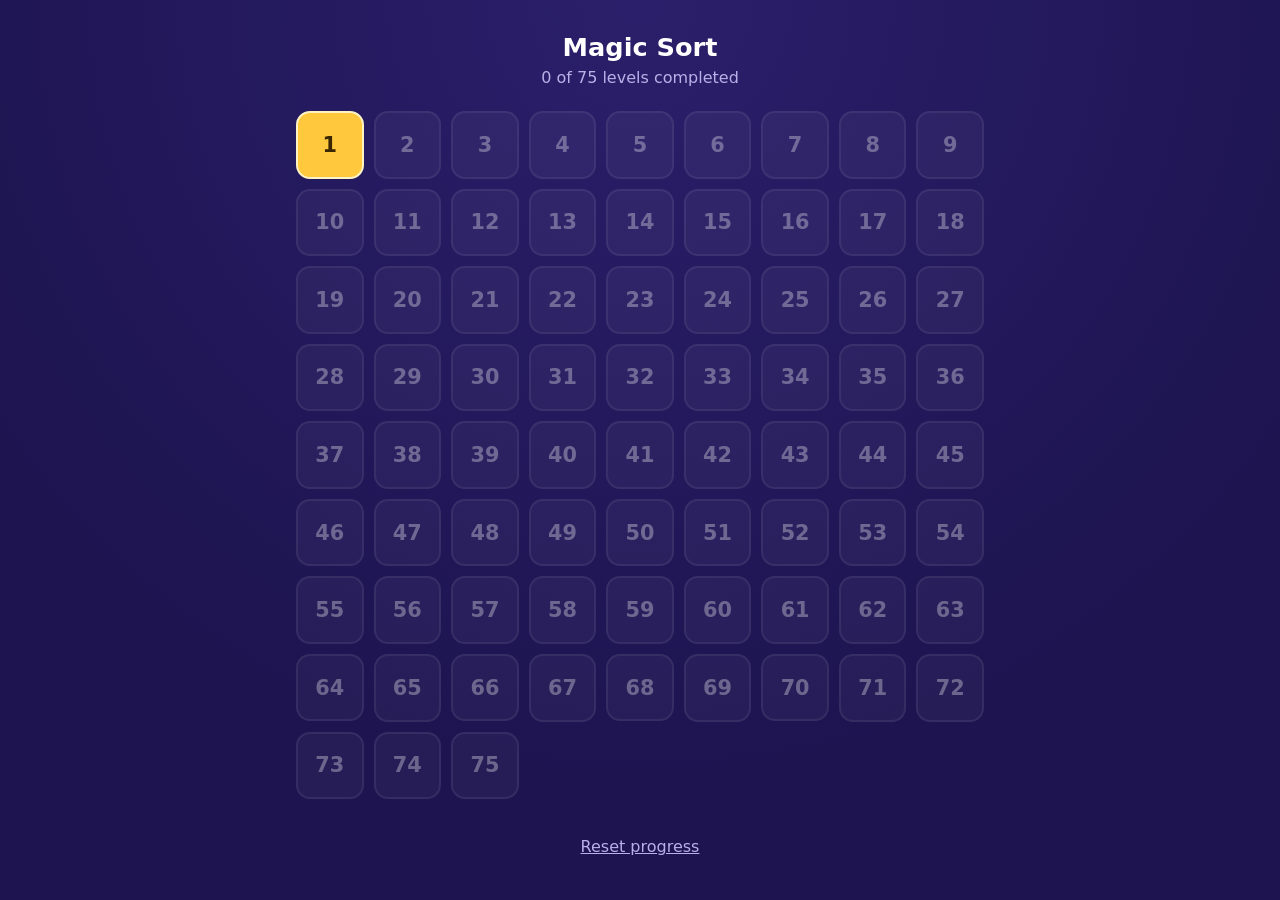
==== index.html @ 0bb6ee72 "Add web version of Magic Sort liquid sorting game Static HTML/CSS/JS, no build step. A level select " ====
<!doctype html>
<html lang="en">
<head>
  <meta charset="utf-8">
  <meta name="viewport" content="width=device-width, initial-scale=1">
  <title>Magic Sort</title>
  <link rel="stylesheet" href="css/style.css">
</head>
<body>
  <main class="page">
    <header class="menu-header">
      <h1>Magic Sort</h1>
      <p id="summary"></p>
    </header>
    <nav class="level-grid" id="levels"></nav>
    <footer class="menu-footer">
      <button class="link-button" id="reset">Reset progress</button>
    </footer>
  </main>

  <script src="js/levels.js"></script>
  <script src="js/progress.js"></script>
  <script>
    (function () {
      'use strict';
      var grid = document.getElementById('levels');

      function render() {
        grid.innerHTML = '';
        var done = 0;
        var currentMarked = false;
        for (var n = 1; n <= LEVELS.length; n++) {
          var tile = document.createElement('a');
          tile.className = 'level-tile';
          tile.textContent = n;
          if (Progress.isCompleted(n)) {
            done++;
            tile.classList.add('done');
            var best = document.createElement('small');
            best.textContent = Progress.bestMoves(n) + ' moves';
            tile.appendChild(best);
          } else if (Progress.isUnlocked(n) && !currentMarked) {
            tile.classList.add('current');
            currentMarked = true;
          } else {
            tile.classList.add('locked');
          }
          if (Progress.isUnlocked(n)) tile.href = 'level.html?level=' + n;
          grid.appendChild(tile);
        }
        document.getElementById('summary').textContent =
          done + ' of ' + LEVELS.length + ' levels completed';
      }

      document.getElementById('reset').addEventListener('click', function () {
        if (confirm('Start over from level 1?')) {
          Progress.reset();
          render();
        }
      });

      render();
    })();
  </script>
</body>
</html>
---- css/style.css ----
:root {
  --bg: #1d1450;
  --bg-2: #2b1f6b;
  --text: #ffffff;
  --muted: #b9b0e8;
  --accent: #ffc83d;
  --glass: rgba(255, 255, 255, 0.12);
  --glass-border: rgba(255, 255, 255, 0.55);
}

* { box-sizing: border-box; }

html, body {
  margin: 0;
  min-height: 100%;
}

body {
  font-family: system-ui, -apple-system, "Segoe UI", Roboto, sans-serif;
  color: var(--text);
  background: radial-gradient(circle at 50% 0%, var(--bg-2), var(--bg) 70%) fixed;
  background-color: var(--bg);
  -webkit-tap-highlight-color: transparent;
  user-select: none;
}

h1 {
  margin: 0;
  font-size: 1.6rem;
}

a { color: inherit; }

button, .button {
  font: inherit;
  font-weight: 600;
  color: var(--text);
  background: var(--glass);
  border: 1px solid rgba(255, 255, 255, 0.25);
  border-radius: 12px;
  padding: 10px 16px;
  cursor: pointer;
  text-decoration: none;
  display: inline-block;
}

button:disabled {
  opacity: 0.4;
  cursor: default;
}

button.primary, .button.primary {
  background: var(--accent);
  color: #3a2600;
  border-color: transparent;
}

.page {
  max-width: 720px;
  margin: 0 auto;
  padding: 16px;
}

/* ---------- Level select ---------- */

.menu-header {
  text-align: center;
  padding: 16px 0 8px;
}

.menu-header p {
  margin: 6px 0 0;
  color: var(--muted);
}

.level-grid {
  display: grid;
  grid-template-columns: repeat(auto-fill, minmax(64px, 1fr));
  gap: 10px;
  margin-top: 16px;
}

.level-tile {
  aspect-ratio: 1;
  display: flex;
  flex-direction: column;
  align-items: center;
  justify-content: center;
  border-radius: 14px;
  font-size: 1.3rem;
  font-weight: 700;
  text-decoration: none;
  background: var(--glass);
  border: 2px solid rgba(255, 255, 255, 0.2);
}

.level-tile small {
  font-size: 0.7rem;
  font-weight: 600;
}

.level-tile.done {
  background: #3f9b4a;
  border-color: #7ee08a;
}

.level-tile.current {
  background: var(--accent);
  color: #3a2600;
  border-color: #fff3c4;
}

.level-tile.locked {
  opacity: 0.35;
  pointer-events: none;
}

.menu-footer {
  text-align: center;
  margin: 28px 0 8px;
}

.link-button {
  background: none;
  border: none;
  color: var(--muted);
  text-decoration: underline;
  font-weight: 400;
}

/* ---------- Game ---------- */

.game-header {
  display: flex;
  align-items: center;
  justify-content: space-between;
  gap: 8px;
}

.game-header h1 { font-size: 1.3rem; }

.moves {
  color: var(--muted);
  min-width: 70px;
  text-align: right;
}

.board {
  --seg: 34px;
  --tube-w: 46px;
  --gap: 12px;
  --per-row: 7;
  display: flex;
  flex-wrap: wrap;
  justify-content: center;
  align-content: center;
  gap: 28px var(--gap);
  max-width: calc(var(--per-row) * (var(--tube-w) + var(--gap)));
  margin: 40px auto 24px;
  min-height: 300px;
}

.tube {
  width: var(--tube-w);
  height: calc(var(--seg) * var(--capacity) + 18px);
  padding: 0 4px 4px;
  border: 2px solid var(--glass-border);
  border-top-color: rgba(255, 255, 255, 0.25);
  border-radius: 6px 6px 22px 22px;
  background: rgba(255, 255, 255, 0.06);
  display: flex;
  flex-direction: column-reverse;
  overflow: hidden;
  cursor: pointer;
  transition: transform 0.15s ease;
}

.tube.selected {
  transform: translateY(-18px);
  box-shadow: 0 0 14px 2px rgba(255, 200, 61, 0.7);
}

.tube.complete {
  border-color: #7ee08a;
  box-shadow: 0 0 12px 1px rgba(126, 224, 138, 0.6);
}

.seg {
  height: var(--seg);
  flex: none;
  box-shadow: inset 0 -2px 0 rgba(0, 0, 0, 0.12);
}

.seg:first-child { border-radius: 0 0 16px 16px; }

.seg.new {
  animation: fill 0.25s ease-out;
  transform-origin: bottom;
}

@keyframes fill {
  from { transform: scaleY(0); }
  to { transform: scaleY(1); }
}

.tube.shake { animation: shake 0.3s; }

@keyframes shake {
  0%, 100% { translate: 0; }
  25% { translate: -5px; }
  75% { translate: 5px; }
}

.controls {
  display: flex;
  justify-content: center;
  flex-wrap: wrap;
  gap: 10px;
}

.message {
  text-align: center;
  color: var(--accent);
  min-height: 1.5em;
  margin-top: 16px;
}

.overlay {
  position: fixed;
  inset: 0;
  background: rgba(10, 5, 35, 0.75);
  display: flex;
  align-items: center;
  justify-content: center;
  padding: 16px;
}

.overlay[hidden] { display: none; }

.dialog {
  background: var(--bg-2);
  border: 2px solid var(--accent);
  border-radius: 20px;
  padding: 24px;
  text-align: center;
  max-width: 320px;
  width: 100%;
}

.dialog h2 {
  margin: 0 0 8px;
  font-size: 1.8rem;
}

.dialog p {
  color: var(--muted);
  margin: 0 0 20px;
}

.dialog .controls { gap: 12px; }

@media (max-width: 480px) {
  .board {
    --seg: 28px;
    --tube-w: 38px;
    --gap: 8px;
    row-gap: 24px;
    margin-top: 32px;
  }
  .board.tall {
    --seg: 22px;
  }
}
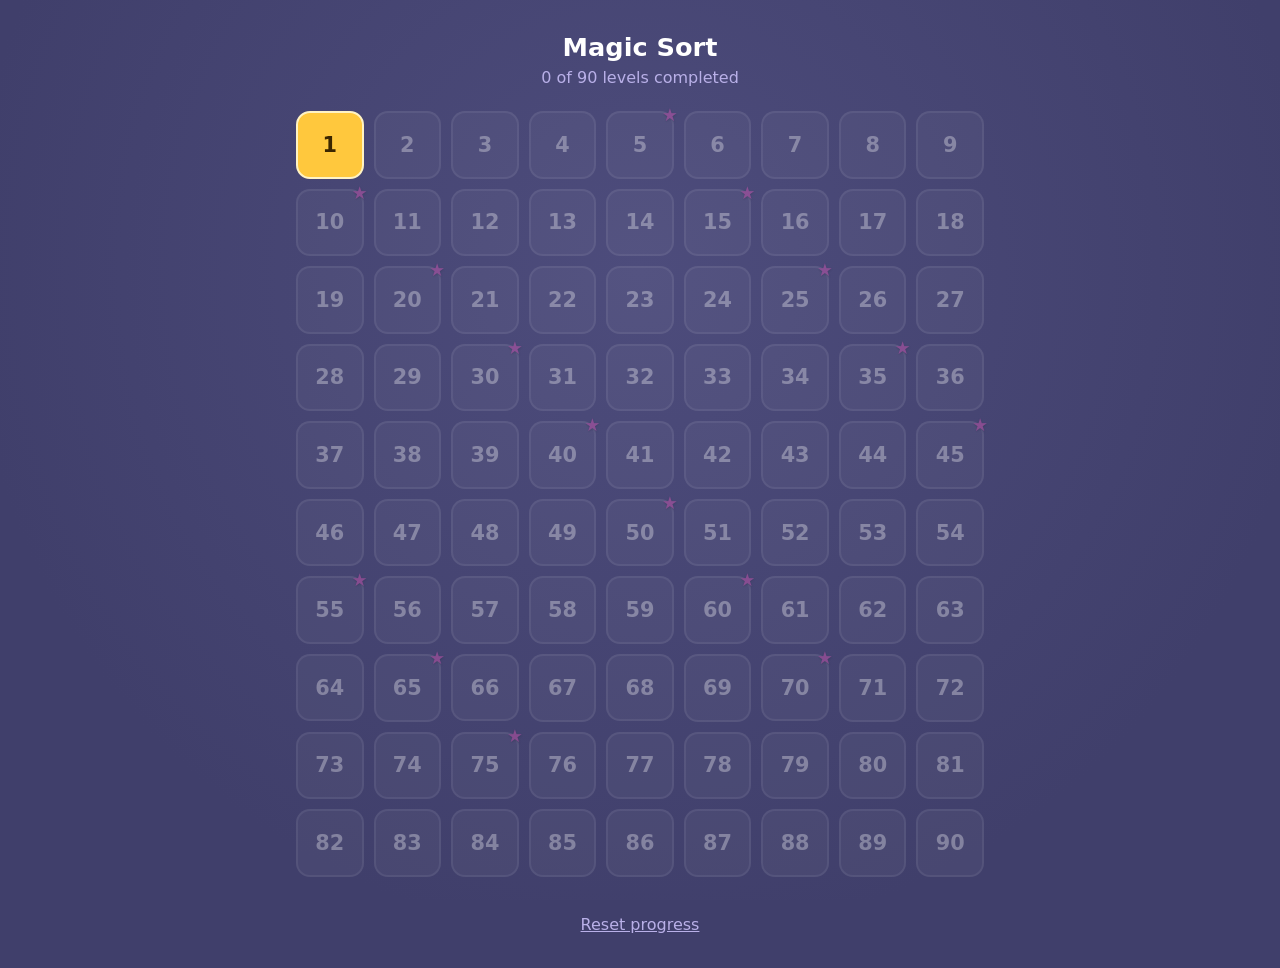
==== commit fe053bc0: "Add big levels with collector bottles and bottle-style visuals Every 5th level is now a big level li" ====
--- a/index.html
+++ b/index.html
@@ -33,6 +33,10 @@
           var tile = document.createElement('a');
           tile.className = 'level-tile';
           tile.textContent = n;
+          if (LEVELS[n - 1].collectors) {
+            tile.classList.add('big');
+            tile.title = 'Big level';
+          }
           if (Progress.isCompleted(n)) {
             done++;
             tile.classList.add('done');
--- a/css/style.css
+++ b/css/style.css
@@ -1,11 +1,11 @@
 :root {
-  --bg: #1d1450;
-  --bg-2: #2b1f6b;
+  --bg: #403f6b;
+  --bg-2: #4d4c7c;
   --text: #ffffff;
   --muted: #b9b0e8;
   --accent: #ffc83d;
   --glass: rgba(255, 255, 255, 0.12);
-  --glass-border: rgba(255, 255, 255, 0.55);
+  --glass-edge: #9599d0;
 }
 
 * { box-sizing: border-box; }
@@ -18,7 +18,7 @@
 body {
   font-family: system-ui, -apple-system, "Segoe UI", Roboto, sans-serif;
   color: var(--text);
-  background: radial-gradient(circle at 50% 0%, var(--bg-2), var(--bg) 70%) fixed;
+  background: radial-gradient(circle at 50% 30%, var(--bg-2), var(--bg) 75%) fixed;
   background-color: var(--bg);
   -webkit-tap-highlight-color: transparent;
   user-select: none;
@@ -94,6 +94,19 @@
   border: 2px solid rgba(255, 255, 255, 0.2);
 }
 
+.level-tile { position: relative; }
+
+/* big levels get a star in the corner */
+.level-tile.big::after {
+  content: "\2605";
+  position: absolute;
+  top: -8px;
+  right: -6px;
+  font-size: 1.1rem;
+  color: #ff5cc8;
+  text-shadow: 0 1px 2px rgba(0, 0, 0, 0.4);
+}
+
 .level-tile small {
   font-size: 0.7rem;
   font-weight: 600;
@@ -146,52 +159,126 @@
 }
 
 .board {
-  --seg: 34px;
-  --tube-w: 46px;
-  --gap: 12px;
-  --per-row: 7;
-  display: flex;
-  flex-wrap: wrap;
+  /* --w (bottle width), --cols, --ratio and the gaps are set by game.js */
+  display: grid;
+  grid-template-columns: repeat(var(--cols), var(--w));
+  column-gap: var(--col-gap);
+  row-gap: var(--row-gap);
   justify-content: center;
-  align-content: center;
-  gap: 28px var(--gap);
-  max-width: calc(var(--per-row) * (var(--tube-w) + var(--gap)));
-  margin: 40px auto 24px;
-  min-height: 300px;
-}
-
-.tube {
-  width: var(--tube-w);
-  height: calc(var(--seg) * var(--capacity) + 18px);
-  padding: 0 4px 4px;
-  border: 2px solid var(--glass-border);
-  border-top-color: rgba(255, 255, 255, 0.25);
-  border-radius: 6px 6px 22px 22px;
-  background: rgba(255, 255, 255, 0.06);
-  display: flex;
-  flex-direction: column-reverse;
-  overflow: hidden;
+  align-items: end;
+  padding-top: calc(var(--w) * 0.4);
+  margin: 12px 0 24px;
+}
+
+/* ---------- Bottles ---------- */
+
+.bottle {
+  position: relative;
+  height: calc(var(--w) * var(--ratio));
+  display: flex;
+  flex-direction: column;
   cursor: pointer;
   transition: transform 0.15s ease;
 }
 
-.tube.selected {
-  transform: translateY(-18px);
-  box-shadow: 0 0 14px 2px rgba(255, 200, 61, 0.7);
-}
-
-.tube.complete {
-  border-color: #7ee08a;
-  box-shadow: 0 0 12px 1px rgba(126, 224, 138, 0.6);
+.bottle.selected { transform: translateY(calc(var(--w) * -0.3)); }
+
+.bottle.collector {
+  height: auto;
+  align-self: stretch;
+}
+
+.neck {
+  position: relative;
+  z-index: 2;
+  flex: none;
+  width: 56%;
+  height: calc(var(--w) * 0.3);
+  margin: 0 auto calc(var(--w) * -0.06);
+  border: 2px solid var(--glass-edge);
+  border-bottom: none;
+  border-radius: calc(var(--w) * 0.08) calc(var(--w) * 0.08) 0 0;
+  background: linear-gradient(90deg, #5d5c8d, #525181 45%, #5a5989);
+}
+
+/* the rim at the top of the neck */
+.neck::before {
+  content: "";
+  position: absolute;
+  left: -14%;
+  right: -14%;
+  top: -2px;
+  height: calc(var(--w) * 0.1);
+  border: 2px solid var(--glass-edge);
+  border-radius: calc(var(--w) * 0.06);
+  background: #5d5c8d;
+}
+
+.body {
+  position: relative;
+  flex: 1;
+  border: 2px solid var(--glass-edge);
+  border-radius:
+    calc(var(--w) * 0.42) calc(var(--w) * 0.42) calc(var(--w) * 0.34) calc(var(--w) * 0.34) /
+    calc(var(--w) * 0.3) calc(var(--w) * 0.3) calc(var(--w) * 0.3) calc(var(--w) * 0.3);
+  background: linear-gradient(90deg, #5e5d8e 0%, #545383 25%, #4f4e7d 60%, #5b5a8b 100%);
+  box-shadow: inset 0 0 calc(var(--w) * 0.12) rgba(255, 255, 255, 0.08);
+}
+
+.collector .body {
+  border-radius:
+    calc(var(--w) * 0.3) calc(var(--w) * 0.3) calc(var(--w) * 0.34) calc(var(--w) * 0.34) /
+    calc(var(--w) * 0.24) calc(var(--w) * 0.24) calc(var(--w) * 0.3) calc(var(--w) * 0.3);
+}
+
+/* glass shine */
+.body::after {
+  content: "";
+  position: absolute;
+  z-index: 3;
+  left: 13%;
+  width: 11%;
+  top: calc(var(--w) * 0.22);
+  bottom: calc(var(--w) * 0.22);
+  border-radius: calc(var(--w) * 0.06);
+  background: linear-gradient(rgba(255, 255, 255, 0.5), rgba(255, 255, 255, 0.12));
+  pointer-events: none;
+}
+
+.liquid {
+  position: absolute;
+  left: 7%;
+  right: 7%;
+  bottom: calc(var(--w) * 0.06);
+  top: calc(var(--w) * 0.2);
+  display: flex;
+  flex-direction: column-reverse;
 }
 
 .seg {
-  height: var(--seg);
+  position: relative;
   flex: none;
-  box-shadow: inset 0 -2px 0 rgba(0, 0, 0, 0.12);
-}
-
-.seg:first-child { border-radius: 0 0 16px 16px; }
+  height: calc(100% / var(--cap));
+  background: linear-gradient(90deg,
+    var(--d) 0%, var(--c) 16%, var(--l) 30%, var(--c) 46%, var(--c) 80%, var(--d) 100%);
+}
+
+.seg:first-child {
+  border-radius: 0 0 calc(var(--w) * 0.3) calc(var(--w) * 0.3) / 0 0 calc(var(--w) * 0.26) calc(var(--w) * 0.26);
+}
+
+/* the liquid surface on top */
+.seg.top::before {
+  content: "";
+  position: absolute;
+  left: 0;
+  right: 0;
+  top: 0;
+  height: calc(var(--w) * 0.24);
+  transform: translateY(-50%);
+  border-radius: 50%;
+  background: radial-gradient(ellipse at 50% 45%, var(--l), var(--c) 90%);
+}
 
 .seg.new {
   animation: fill 0.25s ease-out;
@@ -203,7 +290,54 @@
   to { transform: scaleY(1); }
 }
 
-.tube.shake { animation: shake 0.3s; }
+.bottle.complete .body,
+.bottle.complete .neck {
+  border-color: #e9ecff;
+}
+
+.bottle.complete .body {
+  box-shadow: 0 0 calc(var(--w) * 0.25) rgba(255, 255, 255, 0.35);
+}
+
+/* collector: rope around the neck and a tag showing its color */
+.rope {
+  position: absolute;
+  z-index: 4;
+  top: calc(var(--w) * 0.1);
+  left: 50%;
+  width: 72%;
+  height: calc(var(--w) * 0.2);
+  transform: translateX(-50%);
+  border-radius: calc(var(--w) * 0.06);
+  background: repeating-linear-gradient(60deg, var(--c) 0 4px, var(--d) 4px 7px);
+}
+
+.tag {
+  position: absolute;
+  z-index: 4;
+  top: calc(var(--w) * 0.28);
+  left: 66%;
+  width: calc(var(--w) * 0.5);
+  height: calc(var(--w) * 0.66);
+  transform: rotate(-28deg);
+  transform-origin: top left;
+  border: 1px solid #c79b84;
+  border-radius: calc(var(--w) * 0.08);
+  background: #f6d7c3;
+  box-shadow: 0 2px 3px rgba(0, 0, 0, 0.25);
+}
+
+.tag span {
+  position: absolute;
+  left: 25%;
+  right: 25%;
+  top: 24%;
+  bottom: 14%;
+  border-radius: 35% 35% 40% 40%;
+  background: var(--c);
+}
+
+.bottle.shake { animation: shake 0.3s; }
 
 @keyframes shake {
   0%, 100% { translate: 0; }
@@ -258,16 +392,3 @@
 }
 
 .dialog .controls { gap: 12px; }
-
-@media (max-width: 480px) {
-  .board {
-    --seg: 28px;
-    --tube-w: 38px;
-    --gap: 8px;
-    row-gap: 24px;
-    margin-top: 32px;
-  }
-  .board.tall {
-    --seg: 22px;
-  }
-}
